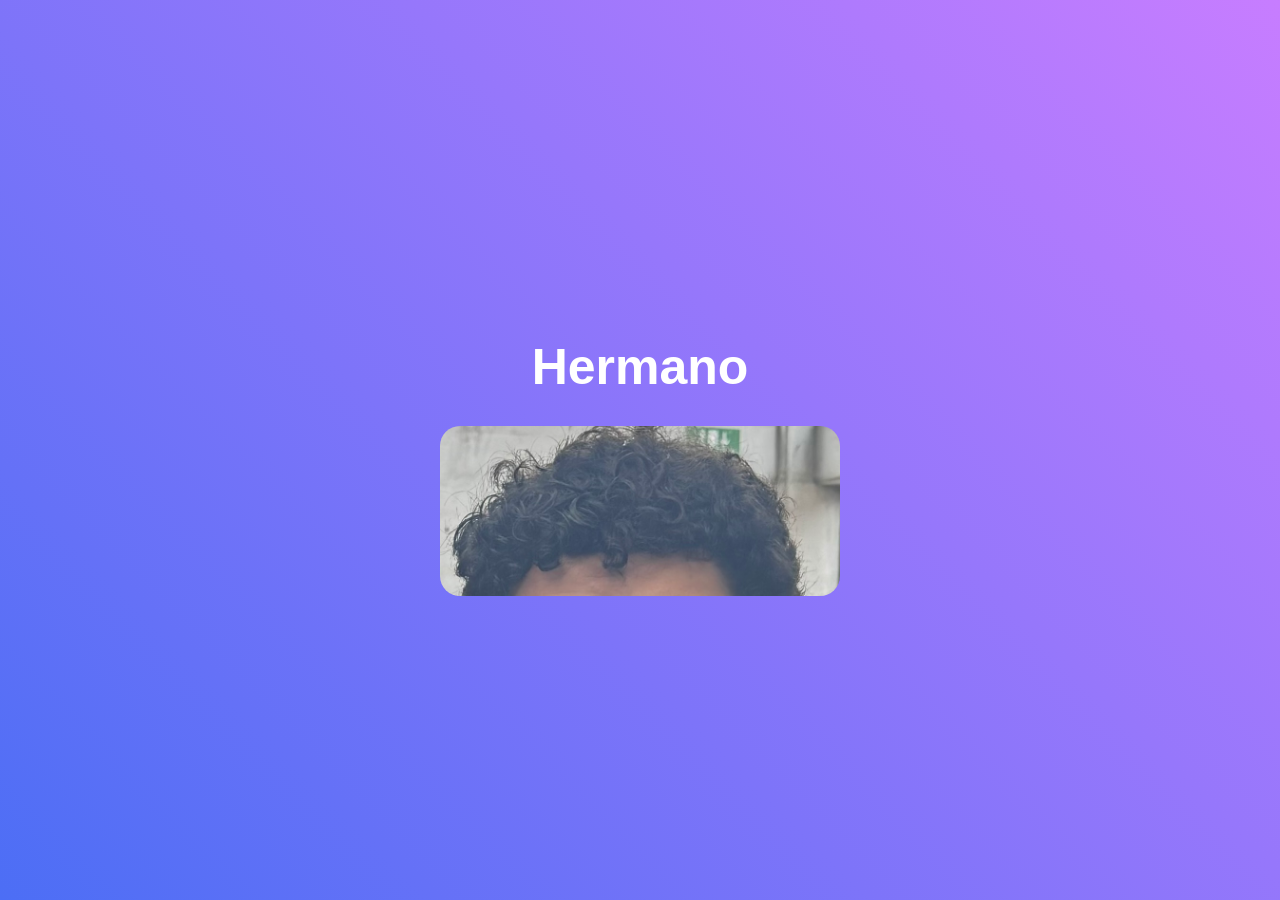
==== hermano.html @ 7d865ea2 "terminadopagina2" ====
<!DOCTYPE html>
<html lang="es">

<head>
<meta charset="UTF-8">
<title>Hermano</title>

<style>

body{
margin:0;
height:100vh;
display:flex;
justify-content:center;
align-items:center;
background:linear-gradient(45deg,#4c6ef5,#c77dff);
font-family:sans-serif;
}

#contenedor{
display:flex;
flex-direction:column;
align-items:center;
}

img{
width:400px;
border-radius:20px;
}

h1{
color:white;
font-size:50px;
margin-bottom:30px;
}

</style>

</head>

<body>

<div id="contenedor">

<h1>Hermano</h1>

<img src="assets/2.jpg">

</div>

</body>
</html>
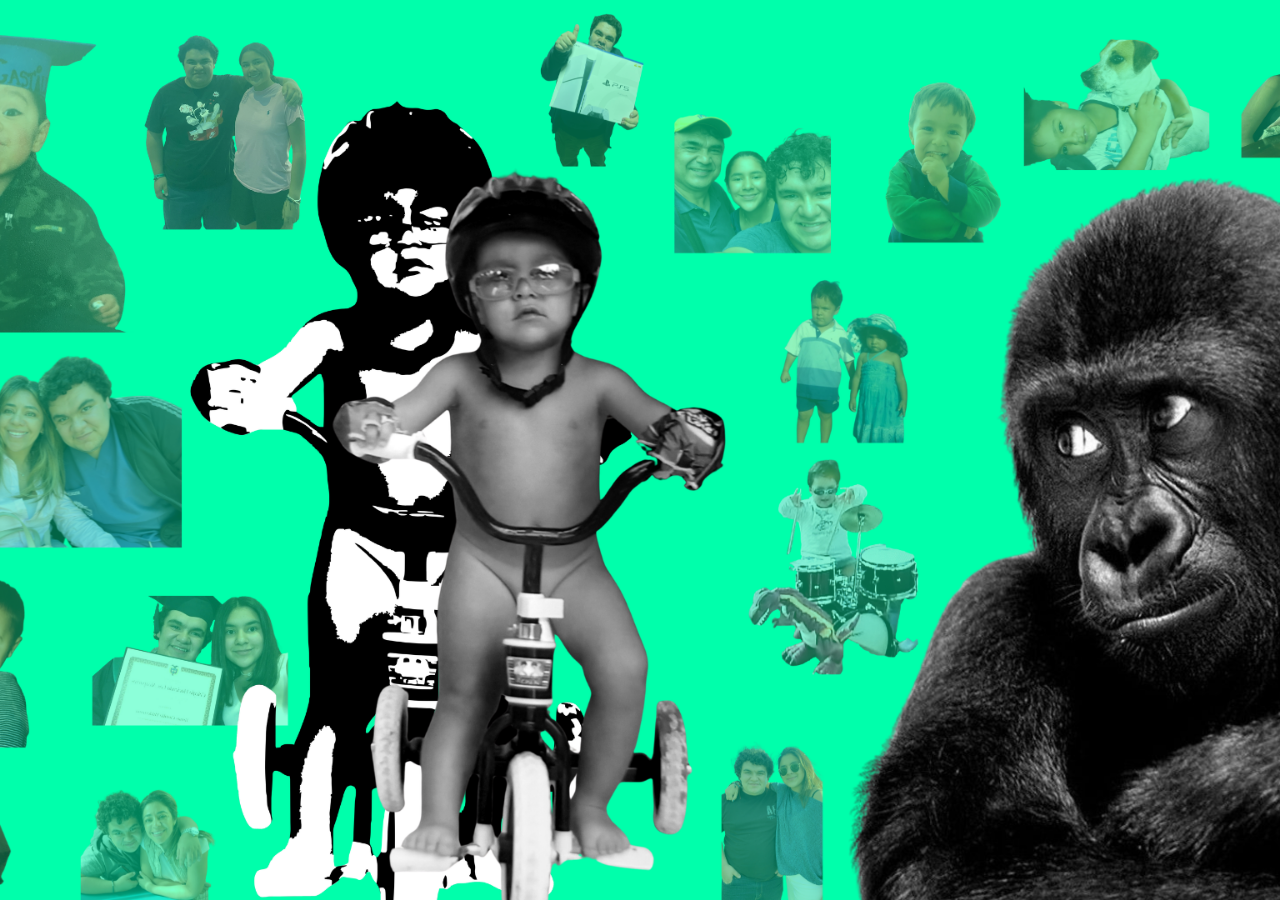
==== commit 7b00c4de: "collages" ====
--- a/hermano.html
+++ b/hermano.html
@@ -1,52 +1,14 @@
 <!DOCTYPE html>
 <html lang="es">
-
 <head>
-<meta charset="UTF-8">
-<title>Hermano</title>
-
-<style>
-
-body{
-margin:0;
-height:100vh;
-display:flex;
-justify-content:center;
-align-items:center;
-background:linear-gradient(45deg,#4c6ef5,#c77dff);
-font-family:sans-serif;
-}
-
-#contenedor{
-display:flex;
-flex-direction:column;
-align-items:center;
-}
-
-img{
-width:400px;
-border-radius:20px;
-}
-
-h1{
-color:white;
-font-size:50px;
-margin-bottom:30px;
-}
-
-</style>
-
+  <meta charset="UTF-8">
+  <meta name="viewport" content="width=device-width, initial-scale=1.0">
+  <title>Hermano</title>
+  <link rel="stylesheet" href="collages.css">
 </head>
-
-<body>
-
-<div id="contenedor">
-
-<h1>Hermano</h1>
-
-<img src="assets/2.jpg">
-
-</div>
-
+<body class="pagina-collage">
+  <main class="marco-collage">
+    <img src="assets/hermano.png" alt="Collage de hermano" class="imagen-collage">
+  </main>
 </body>
 </html>
--- a/collages.css
+++ b/collages.css
@@ -0,0 +1,13 @@
+html, body{
+  margin:0;
+  padding:0;
+  width:100%;
+  height:100%;
+}
+
+img{
+  width:100vw;
+  height:100vh;
+  object-fit:cover;
+  display:block;
+}
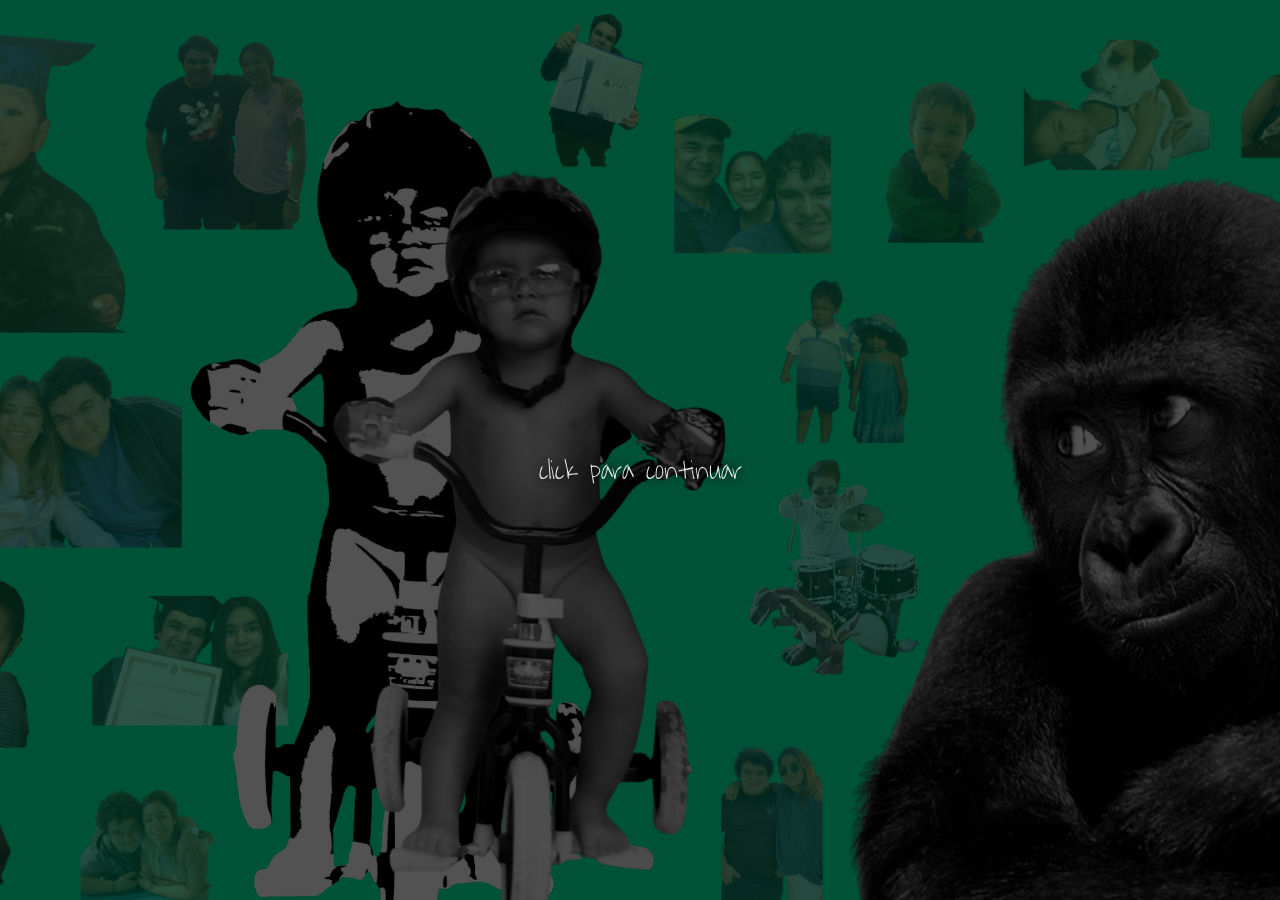
==== commit cfb6d0e2: "fin." ====
--- a/hermano.html
+++ b/hermano.html
@@ -4,11 +4,124 @@
   <meta charset="UTF-8">
   <meta name="viewport" content="width=device-width, initial-scale=1.0">
   <title>Hermano</title>
+
   <link rel="stylesheet" href="collages.css">
+  <link rel="stylesheet" href="hermano.css">
+  <link href="https://fonts.googleapis.com/css2?family=Waiting+for+the+Sunrise&display=swap" rel="stylesheet">
 </head>
+
 <body class="pagina-collage">
+
   <main class="marco-collage">
-    <img src="assets/hermano.png" alt="Collage de hermano" class="imagen-collage">
+    <img src="assets/hermano.png" class="imagen-collage" alt="Collage de hermano">
+
+    <div id="pantallaCuento">
+      <div id="texto"></div>
+      <div id="continuar">click para continuar</div>
+    </div>
   </main>
+
+  <audio id="audioHermano" loop>
+    <source src="assets/musicahermano.MP3" type="audio/mpeg">
+  </audio>
+
+  <script>
+    const paginas = [
+`Había una vez, en un bosque lleno de árboles gigantes y ríos que cantaban, una pequeña ardillita.
+
+La ardillita era curiosa, juguetona y siempre tenía mil ideas en la cabeza. Le encantaba saltar de rama en rama, inventar canciones y reírse tan fuerte que hasta los pájaros se callaban para escucharla.`,
+
+`Pero en ese mismo bosque vivía alguien muy especial para ella.
+
+En lo alto de un antiguo árbol vivía un búho.
+
+El búho era tranquilo, observador y parecía conocer los secretos del bosque. Siempre miraba todo con calma, como si pudiera entender cosas que los demás no.`,
+
+`La ardillita iba a visitarlo casi todos los días.
+
+—¡Ven a jugar! —decía mientras subía por el árbol.
+
+A veces jugaban a saltar entre ramas.
+Otras veces inventaban canciones tontas que hacían reír a todo el bosque.`,
+
+`Pero no todo era perfecto.
+
+A veces discutían.
+
+—¡Tú siempre quieres hacerlo todo rápido! —decía el búho moviendo las alas.
+
+—¡Y tú siempre piensas demasiado! —respondía la ardillita cruzándose de brazos.`,
+
+`Entonces cada uno se iba a una rama diferente… en silencio.
+
+Pero el silencio nunca duraba mucho.
+
+Porque al poco rato, uno de los dos empezaba a reír… y el otro también.
+
+Y terminaban otra vez juntos.`,
+
+`Un día, mientras miraban el atardecer, la ardillita se quedó muy callada.
+
+—¿Sabes algo? —dijo.
+
+—¿Qué cosa? —preguntó el búho.
+
+—Que cuando estoy contigo soy más feliz y puedo ser yo.`,
+
+`El búho abrió un poco más sus grandes ojos brillantes.
+No dijo nada. Solo le regaló una sonrisa tranquila y la envolvió suavemente con una de sus alas.
+
+La ardillita sintió el calor de ese abrazo y supo que su mayor fortuna era tener al búho en su vida.`,
+
+`Desde ese día entendieron algo muy importante:
+
+El bosque era enorme y lleno de aventuras…
+pero lo mejor de todo era recorrerlo juntos.`,
+
+`Porque aunque a veces pensaban distinto, siempre sabían que podían volver a la misma rama.
+
+La rama donde viven las risas, los recuerdos 
+y el cariño que nunca se acaba.`,
+
+`Y así, el búho sabio y la ardillita inquieta siguieron creciendo en el bosque aprendiendo uno del otro,
+día tras día.`
+    ];
+
+    let estado = "inicio";
+    let pagina = 0;
+
+    const texto = document.getElementById("texto");
+    const continuar = document.getElementById("continuar");
+    const pantalla = document.getElementById("pantallaCuento");
+    const audio = document.getElementById("audioHermano");
+
+    function mostrarPagina() {
+      texto.innerText = paginas[pagina];
+    }
+
+    continuar.onclick = () => {
+      if (estado === "inicio") {
+        estado = "cuento";
+        mostrarPagina();
+        return;
+      }
+
+      pagina++;
+
+      if (pagina < paginas.length) {
+        mostrarPagina();
+      } else {
+        pantalla.style.display = "none";
+      }
+    };
+
+    function iniciarAudio() {
+      audio.play().catch(() => {});
+    }
+
+    window.addEventListener("load", iniciarAudio);
+    document.addEventListener("click", iniciarAudio, { once: true });
+  </script>
+
 </body>
 </html>
--- a/collages.css
+++ b/collages.css
@@ -10,4 +10,49 @@
   height:100vh;
   object-fit:cover;
   display:block;
-}+}
+
+html, body{
+  margin:0;
+  padding:0;
+  width:100%;
+  height:100%;
+  overflow:hidden;
+}
+
+.pagina-collage{
+  margin:0;
+  width:100vw;
+  height:100vh;
+  overflow:hidden;
+}
+
+.marco-collage{
+  position:relative;
+  width:100vw;
+  height:100vh;
+  overflow:hidden;
+}
+
+.imagen-collage{
+  width:100vw;
+  height:100vh;
+  object-fit:cover;
+  display:block;
+}
+
+#carta{
+  position:absolute;
+  inset:0;
+  box-sizing:border-box;
+  padding:3vh 5vw;
+  font-family:'Waiting for the Sunrise', cursive;
+  font-size:clamp(18px, 1.9vw, 32px);
+  line-height:1.15;
+  letter-spacing:1px;
+  color:white;
+  text-shadow:0 0 8px rgba(0,0,0,0.65);
+  white-space:pre-wrap;
+  overflow:hidden;
+}
+
--- a/hermano.css
+++ b/hermano.css
@@ -0,0 +1,35 @@
+#pantallaCuento {
+  position: absolute;
+  inset: 0;
+  background: rgba(0, 0, 0, 0.68);
+  z-index: 10;
+
+  display: flex;
+  flex-direction: column;
+  justify-content: center;
+  align-items: center;
+
+  padding: 8vh 10vw;
+  box-sizing: border-box;
+  text-align: center;
+}
+
+#texto {
+  font-family: "Waiting for the Sunrise", cursive;
+  font-size: 38px;
+  line-height: 1.3;
+  color: white;
+  max-width: 950px;
+  text-shadow: 0 0 10px black;
+  white-space: pre-wrap;
+  margin-bottom: 40px;
+}
+
+#continuar {
+  font-family: "Waiting for the Sunrise", cursive;
+  font-size: 28px;
+  color: white;
+  opacity: 0.9;
+  cursor: pointer;
+  text-shadow: 0 0 10px black;
+}
